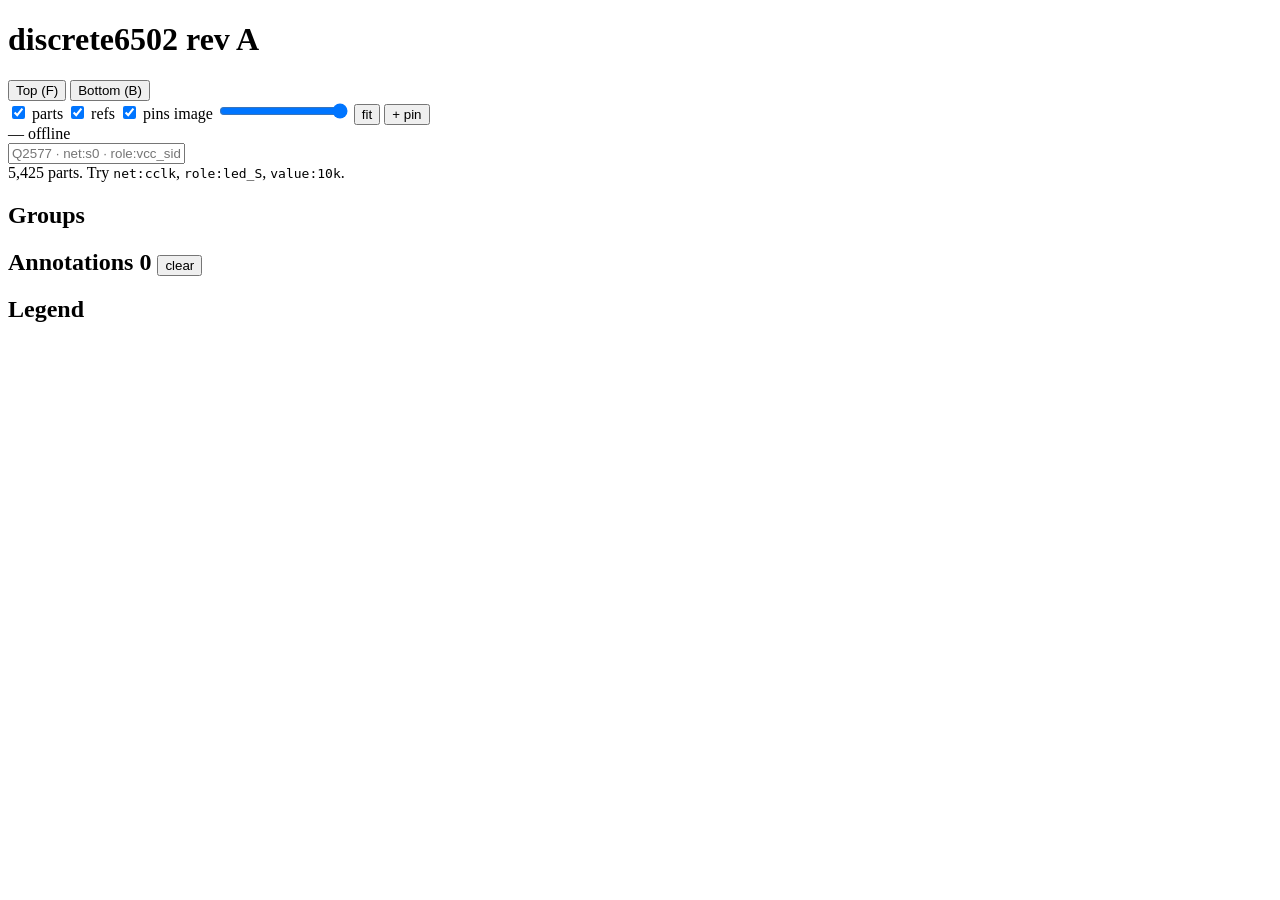
==== navigator/static/index.html @ 0106969e "Board navigator: find any of 5,425 parts, and point at them live Bring-up keeps asking the same ques" ====
<!doctype html>
<html lang="en">
<head>
<meta charset="utf-8">
<meta name="viewport" content="width=device-width,initial-scale=1">
<title>discrete6502 · board navigator</title>
<link rel="stylesheet" href="/style.css">
</head>
<body>
<header>
  <h1>discrete6502 <span class="rev">rev A</span></h1>
  <div class="sides">
    <button id="sideF" class="on">Top (F)</button>
    <button id="sideB">Bottom (B)</button>
  </div>
  <div class="tools">
    <label><input type="checkbox" id="tParts" checked> parts</label>
    <label><input type="checkbox" id="tLabels" checked> refs</label>
    <label><input type="checkbox" id="tAnn" checked> pins</label>
    <label class="slider">image <input type="range" id="opacity" min="0" max="100" value="100"></label>
    <button id="fit" title="Fit board (F)">fit</button>
    <button id="pinMode" title="Then click the board to drop a pin">+ pin</button>
  </div>
  <div class="right">
    <span id="coords" class="coords">—</span>
    <span id="live" class="live off">offline</span>
  </div>
</header>

<main>
  <aside>
    <div class="search">
      <input id="q" placeholder="Q2577 · net:s0 · role:vcc_side · type:led" autocomplete="off">
      <div class="hint" id="hint">5,425 parts. Try <code>net:cclk</code>, <code>role:led_S</code>, <code>value:10k</code>.</div>
    </div>
    <div id="results" class="results"></div>

    <section class="card" id="groupCard">
      <h2>Groups</h2>
      <div id="groups" class="groups"></div>
    </section>

    <section id="detail" class="card hidden"></section>

    <section class="card" id="noteCard" hidden>
      <h2 id="noteTitle">Note</h2>
      <div id="noteBody" class="note"></div>
    </section>

    <section class="card">
      <h2>Annotations <span id="annCount" class="badge">0</span>
        <button id="clearAnn" class="mini">clear</button></h2>
      <div id="annList" class="annlist"></div>
    </section>

    <section class="card legend">
      <h2>Legend</h2>
      <ul id="legend"></ul>
    </section>
  </aside>

  <div id="stage">
    <canvas id="cv"></canvas>
    <div id="tip" class="tip hidden"></div>
    <div id="hlbar" class="hlbar hidden"></div>
  </div>
</main>

<dialog id="pinDlg">
  <form method="dialog">
    <h3>New annotation</h3>
    <label>label <input name="label" autofocus></label>
    <label>note <textarea name="text" rows="3"></textarea></label>
    <label>colour
      <select name="color">
        <option value="#ff4757">red</option>
        <option value="#ffd23f">yellow</option>
        <option value="#3fd0ff">cyan</option>
        <option value="#7bed9f">green</option>
        <option value="#c792ff">violet</option>
      </select>
    </label>
    <menu>
      <button value="cancel">cancel</button>
      <button value="ok" class="primary">add</button>
    </menu>
  </form>
</dialog>

<script src="/app.js"></script>
</body>
</html>
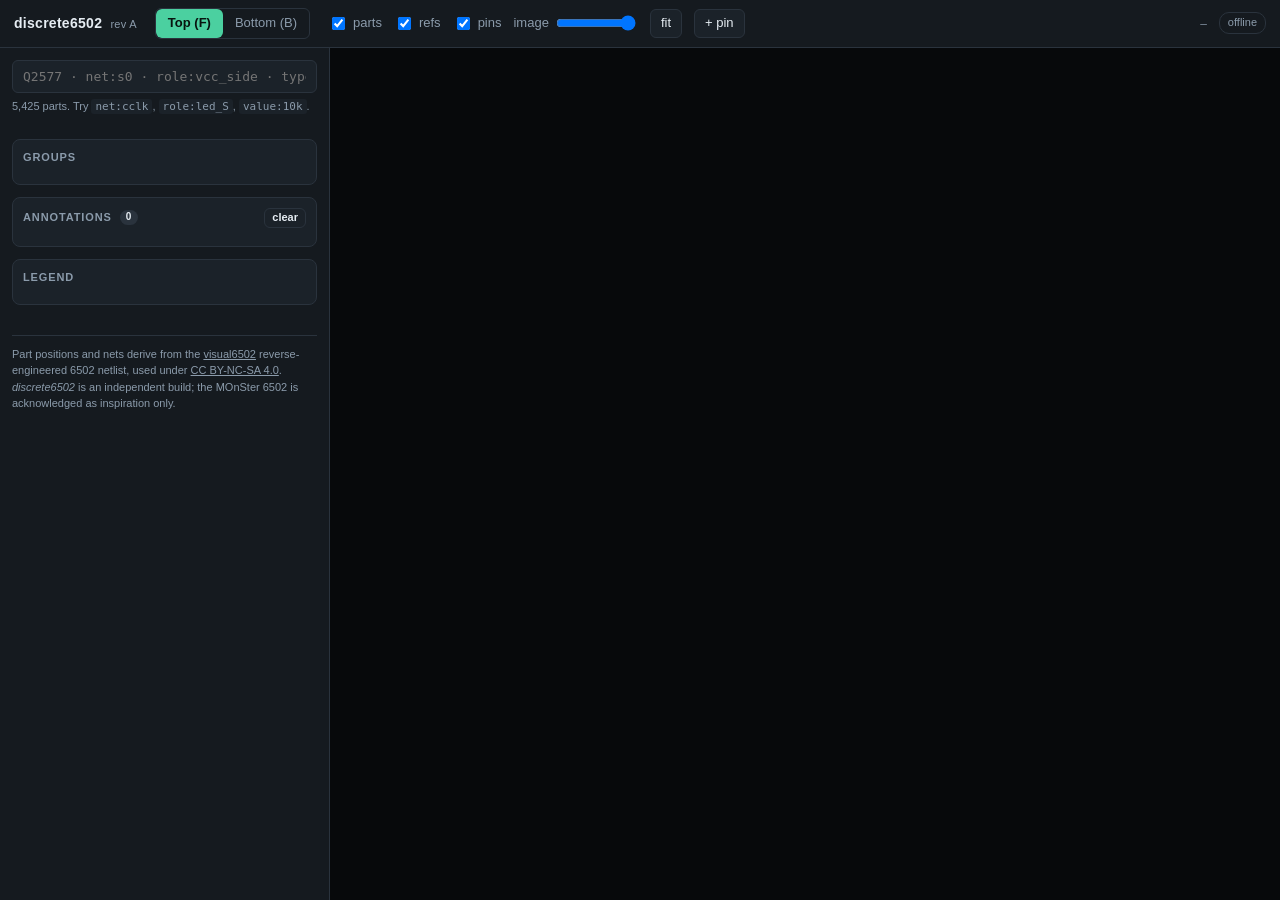
==== commit 8880aed6: "Navigator: the board map becomes a URL, with writes behind a token Deploys navigator/ to https://ai." ====
--- a/navigator/static/index.html
+++ b/navigator/static/index.html
@@ -4,9 +4,9 @@
 <meta charset="utf-8">
 <meta name="viewport" content="width=device-width,initial-scale=1">
 <title>discrete6502 · board navigator</title>
-<link rel="stylesheet" href="/style.css">
+<link rel="stylesheet" href="style.css">
 </head>
-<body>
+<body data-base="">
 <header>
   <h1>discrete6502 <span class="rev">rev A</span></h1>
   <div class="sides">
@@ -57,7 +57,14 @@
       <h2>Legend</h2>
       <ul id="legend"></ul>
     </section>
-  </aside>
+    <p class="credit">
+    Part positions and nets derive from the
+    <a href="http://www.visual6502.org/" target="_blank" rel="noopener">visual6502</a>
+    reverse-engineered 6502 netlist, used under
+    <a href="https://creativecommons.org/licenses/by-nc-sa/4.0/" target="_blank" rel="noopener">CC&nbsp;BY-NC-SA&nbsp;4.0</a>.
+    <em>discrete6502</em> is an independent build; the MOnSter 6502 is acknowledged as inspiration only.
+  </p>
+</aside>
 
   <div id="stage">
     <canvas id="cv"></canvas>
@@ -87,6 +94,6 @@
   </form>
 </dialog>
 
-<script src="/app.js"></script>
+<script src="app.js"></script>
 </body>
 </html>
--- a/navigator/static/style.css
+++ b/navigator/static/style.css
@@ -0,0 +1,126 @@
+:root{
+  --bg:#0d1013; --panel:#151a1f; --panel2:#1b2229; --line:#2a333d;
+  --ink:#e6edf3; --dim:#8b9bab; --acc:#4bd0a0; --warn:#ffd23f; --hot:#ff4757;
+  --mono:ui-monospace,SFMono-Regular,Menlo,Consolas,monospace;
+}
+*{box-sizing:border-box}
+html,body{height:100%;margin:0}
+body{background:var(--bg);color:var(--ink);
+  font:13px/1.45 ui-sans-serif,-apple-system,"Segoe UI",Roboto,sans-serif;
+  display:flex;flex-direction:column;overflow:hidden}
+
+header{display:flex;align-items:center;gap:18px;padding:8px 14px;
+  background:var(--panel);border-bottom:1px solid var(--line);flex:0 0 auto}
+header h1{font-size:14px;margin:0;letter-spacing:.02em;font-weight:600}
+.rev{color:var(--dim);font-weight:400;font-size:11px;margin-left:4px}
+.sides{display:flex;border:1px solid var(--line);border-radius:6px;overflow:hidden}
+.sides button{background:transparent;border:0;color:var(--dim);padding:5px 12px;
+  font:inherit;cursor:pointer}
+.sides button.on{background:var(--acc);color:#08140f;font-weight:600}
+.tools{display:flex;align-items:center;gap:12px;color:var(--dim)}
+.tools label{display:flex;align-items:center;gap:5px;cursor:pointer}
+.tools input[type=range]{width:80px}
+button{background:var(--panel2);border:1px solid var(--line);color:var(--ink);
+  border-radius:6px;padding:4px 10px;font:inherit;cursor:pointer}
+button:hover{border-color:var(--acc)}
+button.armed{background:var(--warn);color:#1a1400;border-color:var(--warn);font-weight:600}
+.right{margin-left:auto;display:flex;align-items:center;gap:12px}
+.coords{font:11px var(--mono);color:var(--dim)}
+.live{font-size:11px;padding:2px 8px;border-radius:10px;border:1px solid var(--line)}
+.live.on{color:var(--acc);border-color:#1d4b3c;background:#0f2019}
+.live.off{color:var(--dim)}
+
+main{flex:1;display:flex;min-height:0}
+aside{width:330px;flex:0 0 auto;background:var(--panel);border-right:1px solid var(--line);
+  overflow-y:auto;padding:12px;display:flex;flex-direction:column;gap:12px}
+.search input{width:100%;padding:8px 10px;background:var(--panel2);color:var(--ink);
+  border:1px solid var(--line);border-radius:6px;font:13px var(--mono)}
+.search input:focus{outline:none;border-color:var(--acc)}
+.hint{color:var(--dim);font-size:11px;margin-top:6px}
+.hint code{background:var(--panel2);padding:1px 4px;border-radius:3px;font-family:var(--mono)}
+
+/* flex-shrink must be off: overflow-y:auto sets this item's automatic minimum
+   size to 0, so a full sidebar squeezed the result rows to zero height and the
+   list looked empty while the match count said otherwise */
+.results{display:flex;flex-direction:column;gap:1px;flex:0 0 auto;
+  max-height:34vh;overflow-y:auto}
+.row{display:flex;gap:8px;align-items:baseline;padding:4px 6px;border-radius:4px;cursor:pointer}
+.row:hover{background:var(--panel2)}
+.row.sel{background:#12362b;outline:1px solid var(--acc)}
+.row b{font:12px var(--mono);min-width:56px}
+.row span{color:var(--dim);font-size:11px;overflow:hidden;text-overflow:ellipsis;white-space:nowrap}
+
+.card{background:var(--panel2);border:1px solid var(--line);border-radius:8px;padding:10px}
+.card h2{font-size:11px;text-transform:uppercase;letter-spacing:.08em;color:var(--dim);
+  margin:0 0 8px;display:flex;align-items:center;gap:8px}
+.badge{background:var(--line);color:var(--ink);border-radius:8px;padding:0 6px;font-size:10px}
+.mini{margin-left:auto;padding:1px 7px;font-size:11px}
+.hidden{display:none}
+
+#detail dl{display:grid;grid-template-columns:auto 1fr;gap:3px 10px;margin:0}
+#detail dt{color:var(--dim);font-size:11px}
+#detail dd{margin:0;font:12px var(--mono)}
+#detail h3{margin:0 0 8px;font:15px var(--mono)}
+.pins{margin-top:8px;display:flex;flex-direction:column;gap:2px}
+.pin{display:flex;gap:8px;font:12px var(--mono)}
+.pin i{color:var(--dim);font-style:normal;width:28px}
+.pin a{color:var(--acc);cursor:pointer;text-decoration:none}
+.pin a:hover{text-decoration:underline}
+.tags{display:flex;flex-wrap:wrap;gap:4px;margin-top:8px}
+.tag{background:var(--line);border-radius:4px;padding:1px 6px;font-size:11px;color:var(--dim)}
+
+.note{white-space:pre-wrap;font-size:12px;color:#cfe0ee}
+.annlist{display:flex;flex-direction:column;gap:4px;max-height:26vh;overflow-y:auto}
+.ann{display:flex;gap:7px;align-items:flex-start;padding:4px 6px;border-radius:4px;cursor:pointer}
+.ann:hover{background:var(--panel)}
+.dot{width:9px;height:9px;border-radius:50%;flex:0 0 auto;margin-top:4px}
+.ann .t{flex:1;min-width:0}
+.ann .t b{display:block;font-size:12px}
+.ann .t small{color:var(--dim);display:block;white-space:pre-wrap}
+.ann .x{color:var(--dim);border:0;background:none;padding:0 3px;cursor:pointer}
+.legend ul{list-style:none;margin:0;padding:0;display:flex;flex-wrap:wrap;gap:4px 10px}
+.legend li{display:flex;align-items:center;gap:5px;font-size:11px;color:var(--dim)}
+.legend i{width:9px;height:9px;border-radius:2px;display:inline-block}
+
+#stage{position:relative;flex:1;min-width:0;background:#07090b}
+canvas{display:block;width:100%;height:100%;cursor:grab}
+canvas.dragging{cursor:grabbing}
+canvas.pinning{cursor:crosshair}
+.tip{position:absolute;pointer-events:none;background:#0b0f13ee;border:1px solid var(--line);
+  border-radius:6px;padding:6px 8px;font:11px var(--mono);white-space:pre;z-index:5;
+  box-shadow:0 6px 20px #0008}
+.hlbar{position:absolute;left:50%;transform:translateX(-50%);top:12px;z-index:5;
+  background:#0b0f13ee;border:1px solid var(--warn);color:var(--warn);
+  border-radius:14px;padding:4px 14px;font-size:12px}
+
+dialog{background:var(--panel);color:var(--ink);border:1px solid var(--line);
+  border-radius:10px;padding:16px;min-width:300px}
+dialog::backdrop{background:#000a}
+dialog h3{margin:0 0 10px;font-size:14px}
+dialog label{display:block;margin-bottom:8px;font-size:11px;color:var(--dim)}
+dialog input,dialog textarea,dialog select{width:100%;margin-top:3px;background:var(--panel2);
+  color:var(--ink);border:1px solid var(--line);border-radius:5px;padding:5px 7px;font:12px var(--mono)}
+dialog menu{display:flex;gap:8px;justify-content:flex-end;margin:12px 0 0;padding:0}
+button.primary{background:var(--acc);color:#08140f;border-color:var(--acc);font-weight:600}
+
+.groups{display:flex;flex-direction:column;gap:4px}
+.grp{display:flex;align-items:center;gap:8px;width:100%;text-align:left;
+  background:var(--panel);border:1px solid var(--line);border-radius:6px;padding:6px 8px}
+.grp:hover{border-color:var(--acc)}
+.grp i{width:9px;height:9px;border-radius:50%;flex:0 0 auto}
+.grp .g{flex:1;min-width:0}
+.grp b{display:block;font-size:12px;font-weight:600}
+.grp small{display:block;color:var(--dim);font-size:10.5px;
+  overflow:hidden;text-overflow:ellipsis;white-space:nowrap}
+.grp .n{font:11px var(--mono);color:var(--dim)}
+.grp.bad{border-color:var(--hot)}
+.grp.on{border-color:var(--acc);background:#12362b}
+
+.credit{margin:18px 0 0;padding-top:10px;border-top:1px solid var(--line);
+  font-size:11px;line-height:1.5;color:var(--dim)}
+.credit a{color:var(--dim)}
+.credit a:hover{color:var(--acc)}
+
+.readonly{position:fixed;left:50%;bottom:26px;transform:translateX(-50%);z-index:50;
+  background:var(--panel2);border:1px solid var(--line);color:var(--ink);
+  padding:9px 16px;border-radius:6px;font-size:12px;box-shadow:0 6px 20px #0008}
